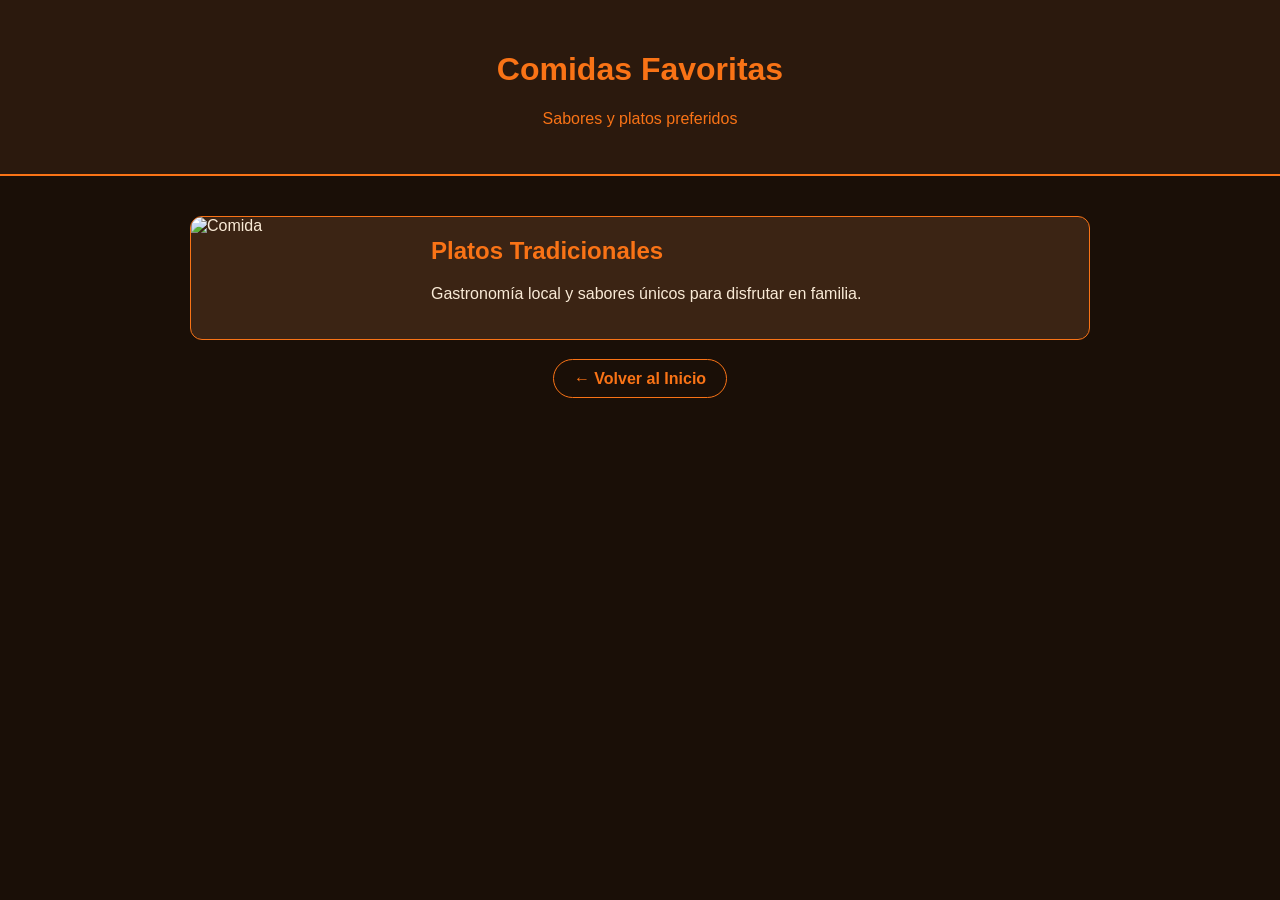
==== html/comidas-favoritas.html @ 3fe501d4 "actualizado html y css" ====
<!DOCTYPE html>
<html lang="es">
<head>
    <meta charset="UTF-8">
    <meta name="viewport" content="width=device-width, initial-scale=1.0">
    <title>Comidas Favoritas - Leyder</title>
    <link rel="stylesheet" href="../css/comidas-favoritas.css">
</head>
<body>
    <header class="encabezado">
        <h1>Comidas Favoritas</h1>
        <p>Sabores y platos preferidos</p>
    </header>
    <main class="contenedor">
        <article class="plato">
            <img src="../image/comida1.jpg" alt="Comida">
            <div class="info-plato">
                <h2>Platos Tradicionales</h2>
                <p>Gastronomía local y sabores únicos para disfrutar en familia.</p>
            </div>
        </article>
        <div class="volver">
            <a href="../index.html" class="btn-volver">← Volver al Inicio</a>
        </div>
    </main>
</body>
</html>
---- css/comidas-favoritas.css ----
body {
    margin: 0;
    font-family: Arial, sans-serif;
    background-color: #1a0f07;
    color: #faebd7;
}
.encabezado {
    background-color: #2b190d;
    color: #f97316;
    padding: 30px;
    text-align: center;
    border-bottom: 2px solid #f97316;
}
.contenedor { max-width: 900px; margin: 40px auto; padding: 0 20px; }
.plato {
    background: #3b2414;
    border-radius: 12px;
    display: flex;
    overflow: hidden;
    border: 1px solid #f97316;
}
.plato img { width: 220px; object-fit: cover; }
.info-plato { padding: 20px; }
.info-plato h2 { color: #f97316; margin-top: 0; }
.btn-volver {
    color: #f97316;
    text-decoration: none;
    font-weight: bold;
    border: 1px solid #f97316;
    padding: 10px 20px;
    border-radius: 20px;
}
.btn-volver:hover { background: #f97316; color: #fff; }
.volver { text-align: center; margin-top: 30px; }
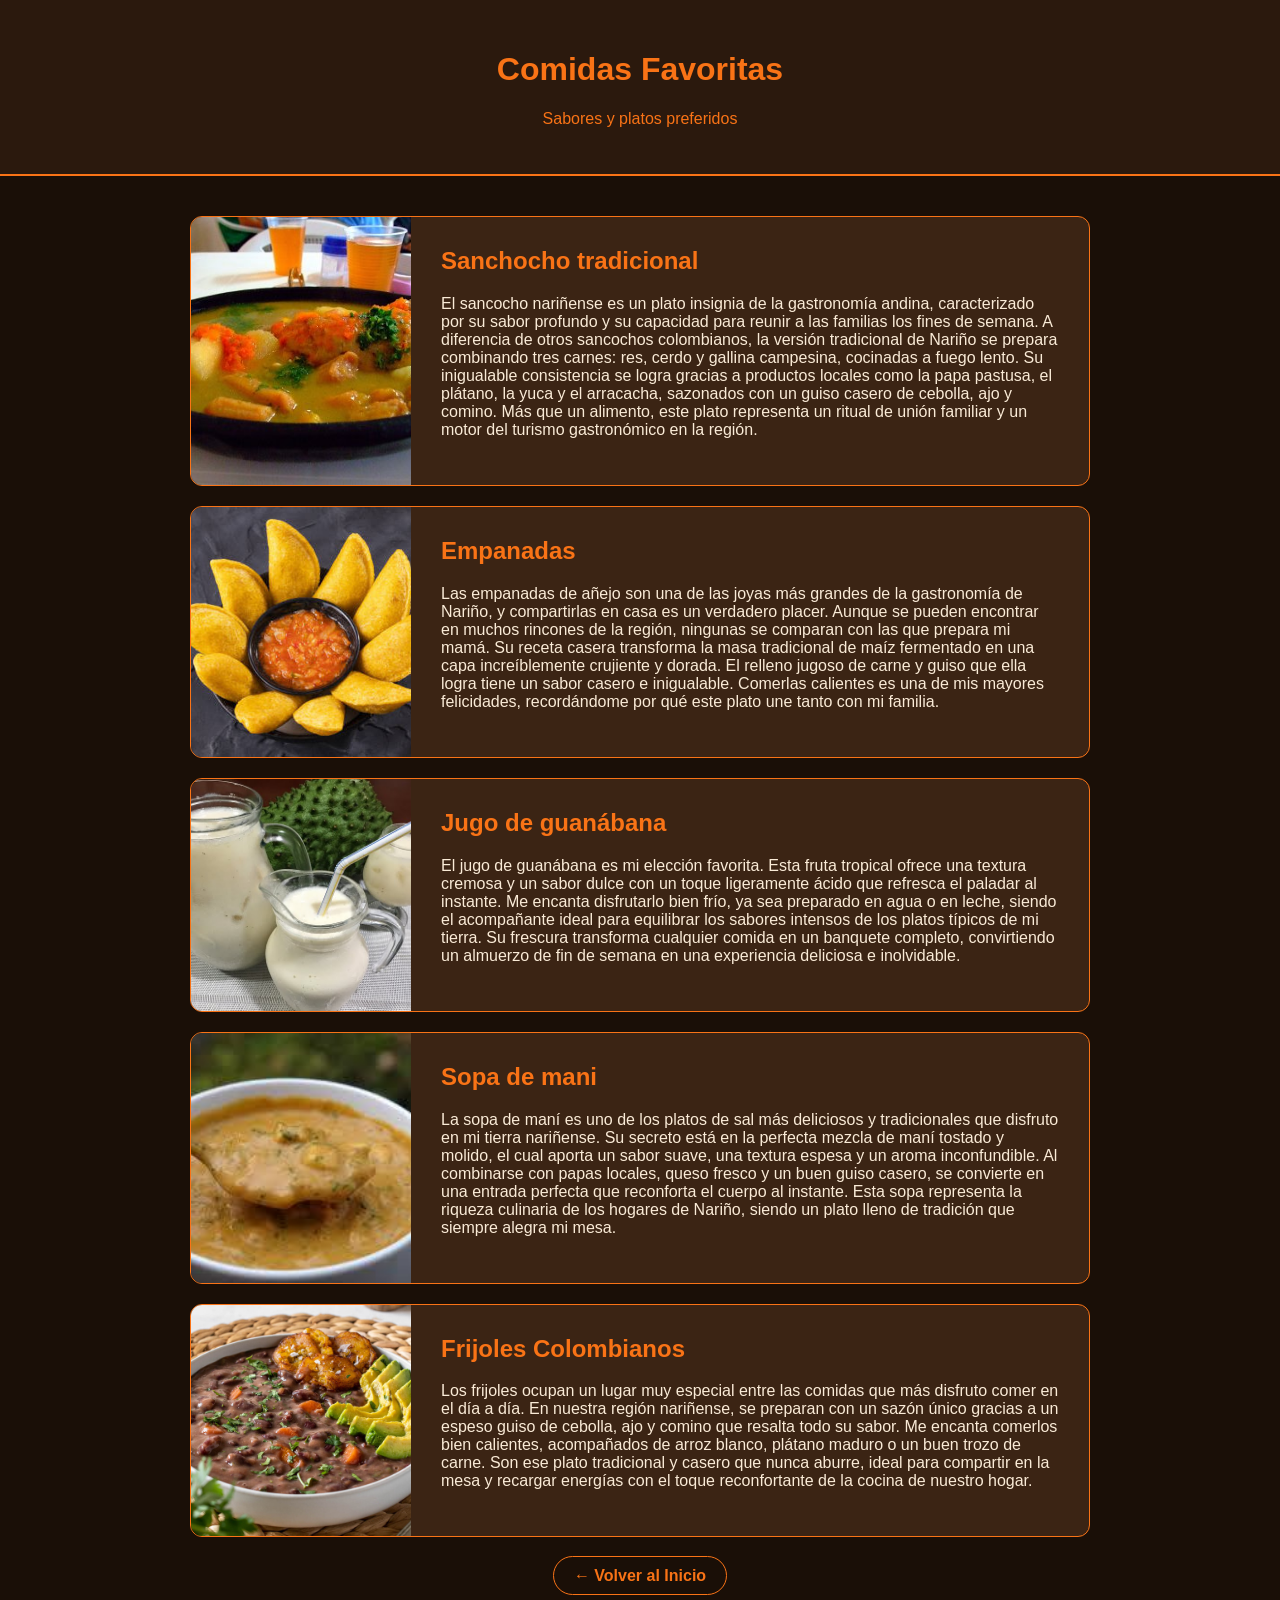
==== commit 873ffbbd: "actualizacion de htlm y css" ====
--- a/html/comidas-favoritas.html
+++ b/html/comidas-favoritas.html
@@ -3,7 +3,7 @@
 <head>
     <meta charset="UTF-8">
     <meta name="viewport" content="width=device-width, initial-scale=1.0">
-    <title>Comidas Favoritas - Leyder</title>
+    <title>Comidas Favoritas</title>
     <link rel="stylesheet" href="../css/comidas-favoritas.css">
 </head>
 <body>
@@ -13,10 +13,105 @@
     </header>
     <main class="contenedor">
         <article class="plato">
-            <img src="../image/comida1.jpg" alt="Comida">
+            <img src="../image/sancocho.png" alt="Comida">
             <div class="info-plato">
-                <h2>Platos Tradicionales</h2>
-                <p>Gastronomía local y sabores únicos para disfrutar en familia.</p>
+                <h2>Sanchocho tradicional</h2>
+                <p>
+                    El sancocho nariñense es un plato insignia de la
+                    gastronomía andina, caracterizado por su sabor 
+                    profundo y su capacidad para reunir a las familias 
+                    los fines de semana. A diferencia de otros sancochos 
+                    colombianos, la versión tradicional de Nariño se 
+                    prepara combinando tres carnes: res, cerdo y 
+                    gallina campesina, cocinadas a fuego lento. 
+                    Su inigualable consistencia se logra gracias a 
+                    productos locales como la papa pastusa, el plátano, 
+                    la yuca y el arracacha, sazonados con un 
+                    guiso casero de cebolla, ajo y comino. Más que 
+                    un alimento, este plato representa un ritual de 
+                    unión familiar y un motor del turismo gastronómico 
+                    en la región.
+                </p>
+            </div>
+        </article>
+
+        <article class="plato">
+            <img src="../image/empanadas.png" alt="Comida">
+            <div class="info-plato">
+                <h2>Empanadas</h2>
+                <p>
+                    Las empanadas de añejo son una de las joyas más grandes 
+                    de la gastronomía de Nariño, y compartirlas en casa es 
+                    un verdadero placer. Aunque se pueden encontrar en 
+                    muchos rincones de la región, ningunas se comparan 
+                    con las que prepara mi mamá. Su receta casera transforma 
+                    la masa tradicional de maíz fermentado en una capa 
+                    increíblemente crujiente y dorada. El relleno 
+                    jugoso de carne y guiso que ella logra tiene un 
+                    sabor casero e inigualable. Comerlas calientes 
+                    es una de mis mayores felicidades, recordándome 
+                    por qué este plato une tanto con mi familia. 
+                </p>
+            </div>
+        </article>
+
+        <article class="plato">
+            <img src="../image/guanabana.png" alt="Comida">
+            <div class="info-plato">
+                <h2>Jugo de guanábana</h2>
+                <p>
+                    El jugo de guanábana es mi elección favorita. 
+                    Esta fruta tropical ofrece una textura cremosa 
+                    y un sabor dulce con un toque ligeramente ácido 
+                    que refresca el paladar al instante. Me encanta 
+                    disfrutarlo bien frío, ya sea preparado en agua
+                    o en leche, siendo el acompañante ideal para equilibrar 
+                    los sabores intensos de los platos típicos 
+                    de mi tierra. Su frescura transforma cualquier 
+                    comida en un banquete completo, convirtiendo un 
+                    almuerzo de fin de semana en una experiencia 
+                    deliciosa e inolvidable. 
+                </p>
+            </div>
+        </article>
+        <article class="plato">
+            <img src="../image/mani.png" alt="Comida">
+            <div class="info-plato">
+                <h2>Sopa de mani</h2>
+                <p>
+                    La sopa de maní es uno de los platos de sal 
+                    más deliciosos y tradicionales que disfruto 
+                    en mi tierra nariñense. Su secreto está en la 
+                    perfecta mezcla de maní tostado y molido, el cual 
+                    aporta un sabor suave, una textura espesa y un
+                    aroma inconfundible. Al combinarse con papas 
+                    locales, queso fresco y un buen guiso casero, 
+                    se convierte en una entrada perfecta que 
+                    reconforta el cuerpo al instante. Esta sopa 
+                    representa la riqueza culinaria de los 
+                    hogares de Nariño, siendo un plato lleno de 
+                    tradición que siempre alegra mi mesa. 
+                </p>
+            </div>
+        </article>
+        <article class="plato">
+            <img src="../image/frijoles.png" alt="Comida">
+            <div class="info-plato">
+                <h2>Frijoles Colombianos</h2>
+                <p>
+                    Los frijoles ocupan un lugar muy especial 
+                    entre las comidas que más disfruto comer 
+                    en el día a día. En nuestra región 
+                    nariñense, se preparan con un sazón único gracias 
+                    a un espeso guiso de cebolla, ajo y comino que 
+                    resalta todo su sabor. Me encanta comerlos bien 
+                    calientes, acompañados de arroz 
+                    blanco, plátano maduro o un buen trozo de 
+                    carne. Son ese plato tradicional y casero que nunca 
+                    aburre, ideal para compartir en la mesa y 
+                    recargar energías con el toque reconfortante de 
+                    la cocina de nuestro hogar.
+                </p>
             </div>
         </article>
         <div class="volver">
--- a/css/comidas-favoritas.css
+++ b/css/comidas-favoritas.css
@@ -18,9 +18,10 @@
     display: flex;
     overflow: hidden;
     border: 1px solid #f97316;
+    margin-bottom: 20px;
 }
 .plato img { width: 220px; object-fit: cover; }
-.info-plato { padding: 20px; }
+.info-plato { padding: 30px; }
 .info-plato h2 { color: #f97316; margin-top: 0; }
 .btn-volver {
     color: #f97316;
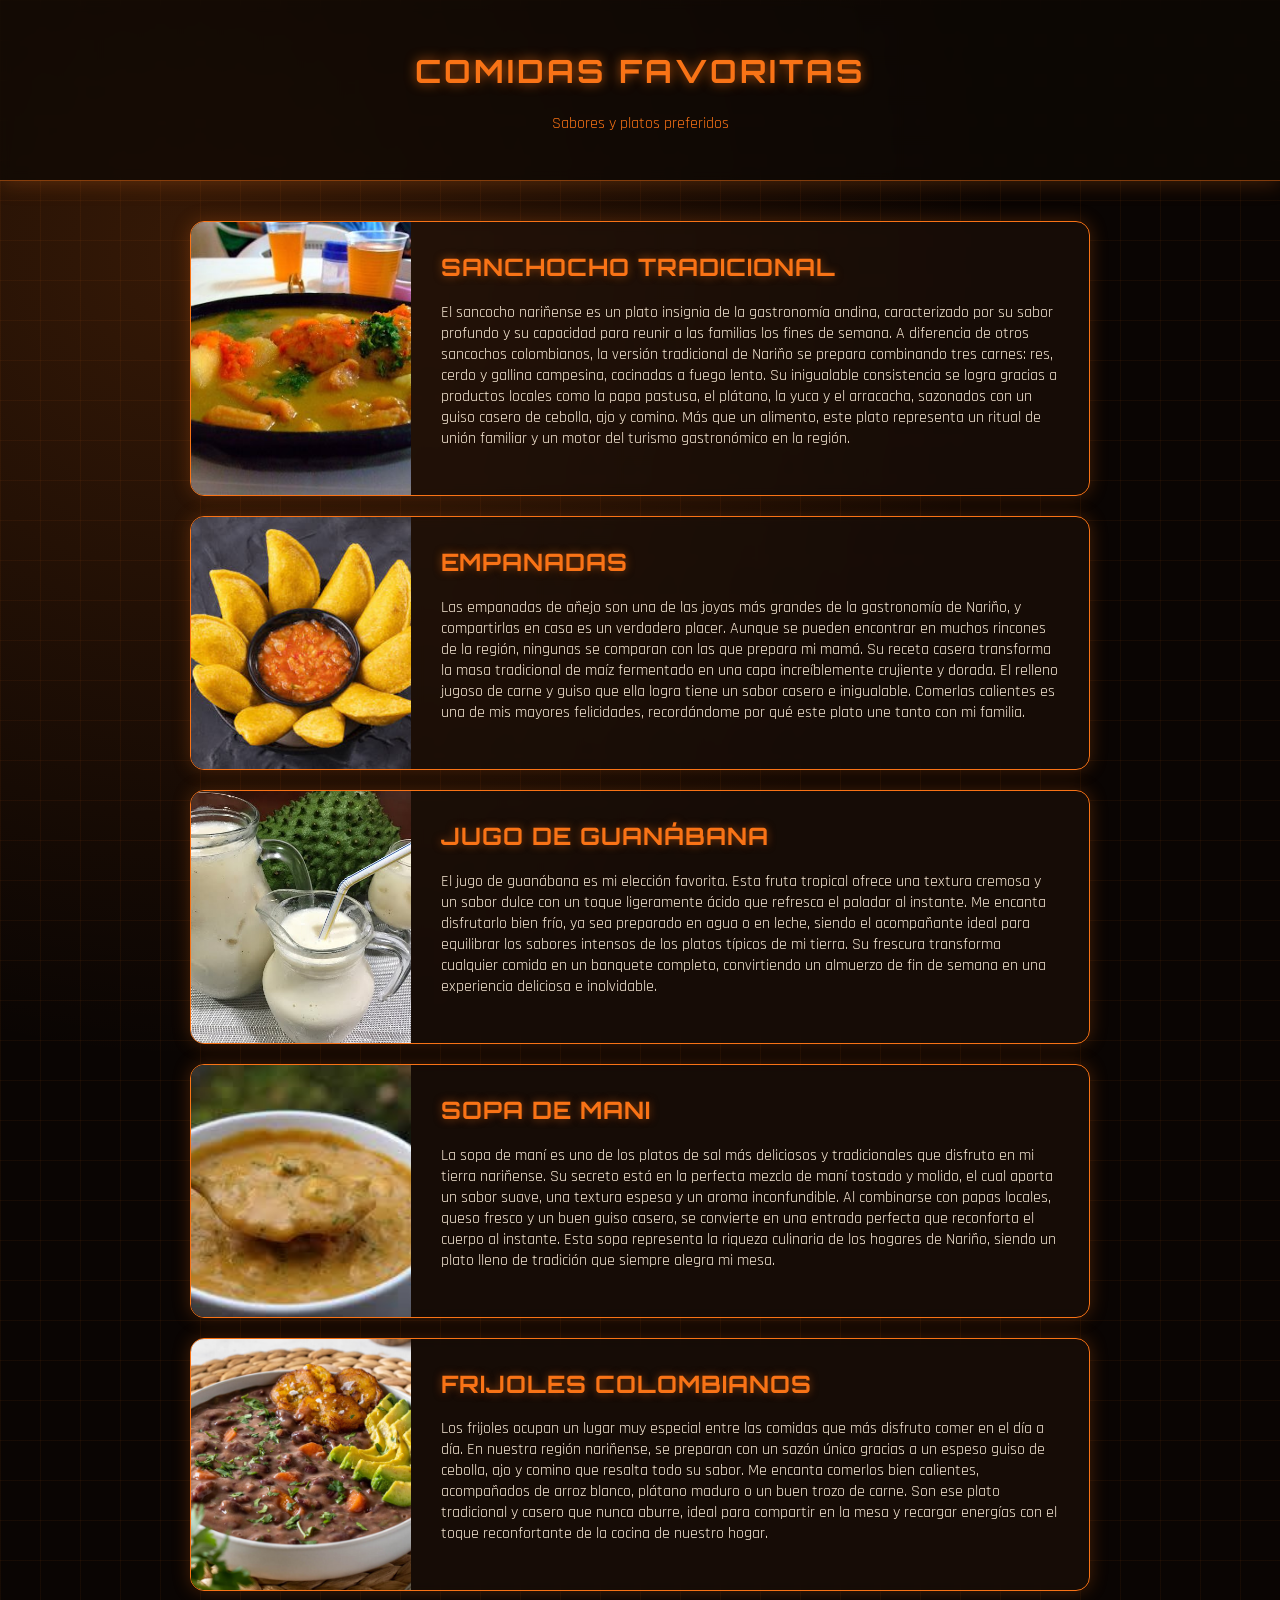
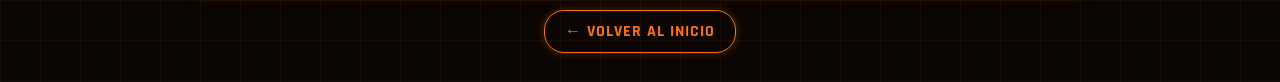
==== commit 52d9dab0: "modificación de experiencias y libros html" ====
--- a/html/comidas-favoritas.html
+++ b/html/comidas-favoritas.html
@@ -4,6 +4,8 @@
     <meta charset="UTF-8">
     <meta name="viewport" content="width=device-width, initial-scale=1.0">
     <title>Comidas Favoritas</title>
+    <link rel="preconnect" href="https://fonts.googleapis.com">
+    <link href="https://fonts.googleapis.com/css2?family=Orbitron:wght@500;700;900&family=Rajdhani:wght@400;500;600;700&display=swap" rel="stylesheet">
     <link rel="stylesheet" href="../css/comidas-favoritas.css">
 </head>
 <body>
--- a/css/comidas-favoritas.css
+++ b/css/comidas-favoritas.css
@@ -1,35 +1,66 @@
 body {
     margin: 0;
-    font-family: Arial, sans-serif;
-    background-color: #1a0f07;
+    font-family: 'Rajdhani', Arial, sans-serif;
+    background-color: #0a0503;
+    background-image:
+        linear-gradient(rgba(249, 115, 22, 0.06) 1px, transparent 1px),
+        linear-gradient(90deg, rgba(249, 115, 22, 0.06) 1px, transparent 1px),
+        radial-gradient(circle at 15% 15%, rgba(249, 115, 22, 0.18), transparent 45%);
+    background-size: 40px 40px, 40px 40px, cover;
     color: #faebd7;
 }
 .encabezado {
-    background-color: #2b190d;
+    background-color: rgba(14, 8, 4, 0.75);
+    backdrop-filter: blur(6px);
     color: #f97316;
     padding: 30px;
     text-align: center;
-    border-bottom: 2px solid #f97316;
+    border-bottom: 1px solid rgba(249, 115, 22, 0.5);
+    box-shadow: 0 2px 20px rgba(249, 115, 22, 0.25);
+}
+.encabezado h1 {
+    font-family: 'Orbitron', 'Rajdhani', sans-serif;
+    text-transform: uppercase;
+    letter-spacing: 3px;
+    text-shadow: 0 0 12px rgba(249, 115, 22, 0.7);
 }
 .contenedor { max-width: 900px; margin: 40px auto; padding: 0 20px; }
 .plato {
-    background: #3b2414;
-    border-radius: 12px;
+    background: rgba(30, 17, 9, 0.6);
+    backdrop-filter: blur(6px);
+    border-radius: 14px;
     display: flex;
     overflow: hidden;
     border: 1px solid #f97316;
+    box-shadow: 0 0 18px rgba(249, 115, 22, 0.25);
     margin-bottom: 20px;
+    transition: box-shadow 0.3s, transform 0.3s;
+}
+.plato:hover {
+    box-shadow: 0 0 30px rgba(249, 115, 22, 0.55);
+    transform: translateY(-3px);
 }
 .plato img { width: 220px; object-fit: cover; }
 .info-plato { padding: 30px; }
-.info-plato h2 { color: #f97316; margin-top: 0; }
+.info-plato h2 {
+    color: #f97316;
+    margin-top: 0;
+    font-family: 'Orbitron', 'Rajdhani', sans-serif;
+    text-transform: uppercase;
+    letter-spacing: 1px;
+    text-shadow: 0 0 8px rgba(249, 115, 22, 0.5);
+}
 .btn-volver {
     color: #f97316;
     text-decoration: none;
     font-weight: bold;
+    text-transform: uppercase;
+    letter-spacing: 1px;
     border: 1px solid #f97316;
     padding: 10px 20px;
     border-radius: 20px;
+    box-shadow: 0 0 10px rgba(249, 115, 22, 0.3);
+    transition: background 0.3s, box-shadow 0.3s, color 0.3s;
 }
-.btn-volver:hover { background: #f97316; color: #fff; }
-.volver { text-align: center; margin-top: 30px; }+.btn-volver:hover { background: #f97316; color: #0a0503; box-shadow: 0 0 22px rgba(249, 115, 22, 0.8); }
+.volver { text-align: center; margin-top: 30px; }
